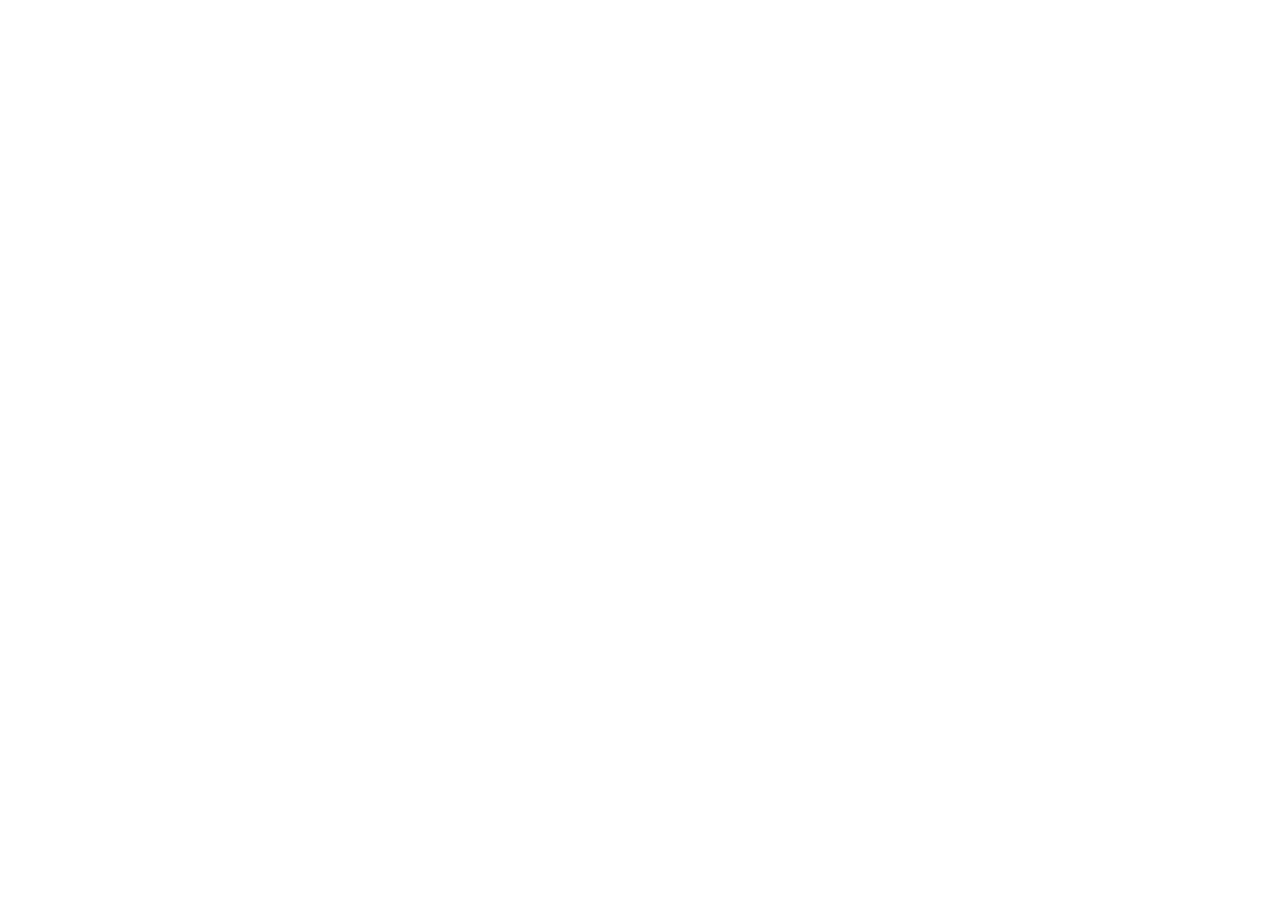
==== index.html @ d5634d15 "Standardize README and favicon" ====
<!DOCTYPE html>
<html lang="en">
<head>
  <meta charset="UTF-8">
  <meta name="viewport" content="width=device-width, initial-scale=1.0">
  <title>receipt-splitter</title>
  <meta name="description" content="Split restaurant bills fairly by assigning items, tax, and tip across friends.">
  <link rel="icon" type="image/png" href="./favicon.png">
  <link rel="preconnect" href="https://fonts.googleapis.com">
  <link rel="preconnect" href="https://fonts.gstatic.com" crossorigin>
  <link href="https://fonts.googleapis.com/css2?family=Fraunces:opsz,wght@9..144,600;9..144,700&family=Manrope:wght@400;500;600;700&display=swap" rel="stylesheet">
  <link rel="stylesheet" href="css/style.css">
</head>
<body>
  <div id="app"></div>
  <script src="js/app.js"></script>
</body>
</html>
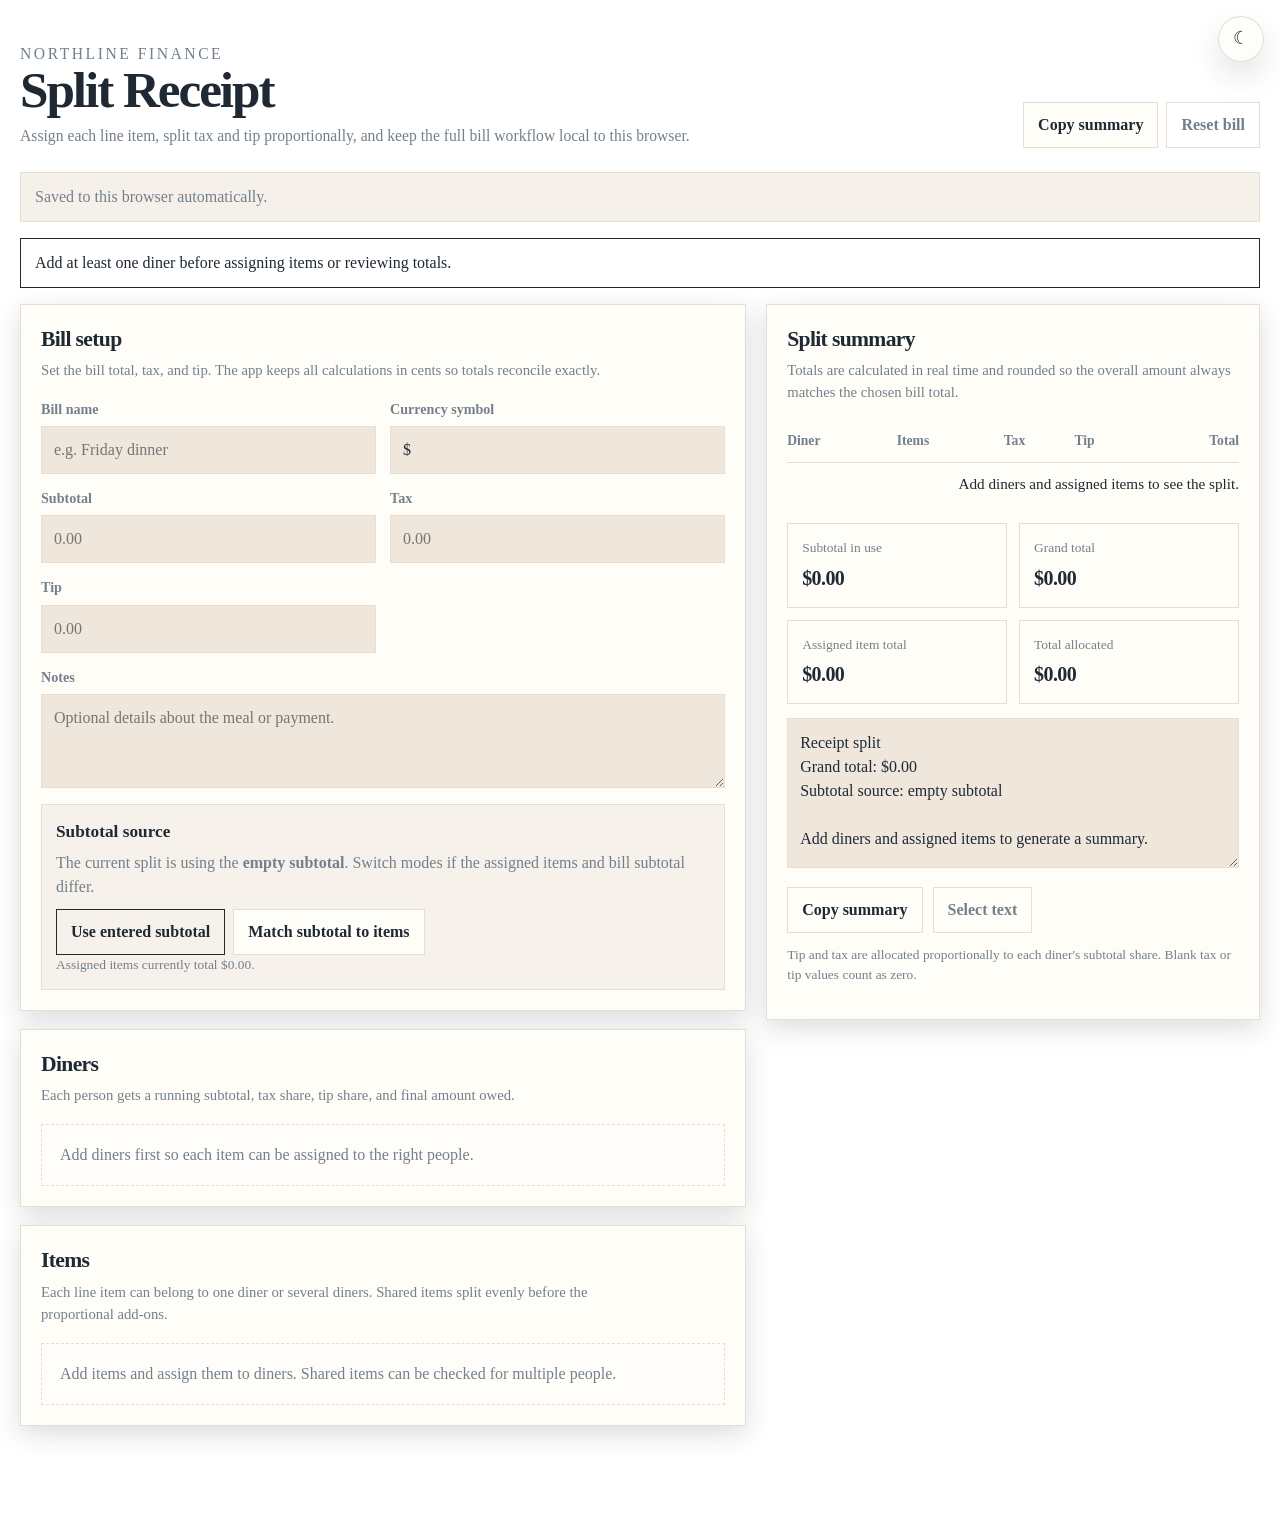
==== commit 7fb4b190: "Add shared dark mode across published pages" ====
--- a/index.html
+++ b/index.html
@@ -3,12 +3,15 @@
 <head>
   <meta charset="UTF-8">
   <meta name="viewport" content="width=device-width, initial-scale=1.0">
-  <title>receipt-splitter</title>
-  <meta name="description" content="Split restaurant bills fairly by assigning items, tax, and tip across friends.">
+  <title>Split Receipt | Northline</title>
+  <meta name="description" content="Split restaurant bills fairly with a local-first Northline workspace for assigning items, tax, and tip.">
   <link rel="icon" type="image/png" href="./favicon.png">
   <link rel="preconnect" href="https://fonts.googleapis.com">
   <link rel="preconnect" href="https://fonts.gstatic.com" crossorigin>
-  <link href="https://fonts.googleapis.com/css2?family=Fraunces:opsz,wght@9..144,600;9..144,700&family=Manrope:wght@400;500;600;700&display=swap" rel="stylesheet">
+  <link href="https://fonts.googleapis.com/css2?family=Fraunces:wght@500;600;700&family=IBM+Plex+Mono:wght@400;500;600&family=Manrope:wght@400;500;600;700&display=swap" rel="stylesheet">
+  <link rel="stylesheet" href="shared/tokens.css">
+  <link rel="stylesheet" href="shared/darkmode.css">
+  <script src="shared/darkmode.js"></script>
   <link rel="stylesheet" href="css/style.css">
 </head>
 <body>
--- a/shared/darkmode.css
+++ b/shared/darkmode.css
@@ -0,0 +1,142 @@
+:root {
+  --color-bg: #f6f3ee;
+  --color-surface: #fffdf8;
+  --color-surface-muted: #efe7dc;
+  --color-surface-elevated: rgba(255, 253, 248, 0.94);
+  --color-text: #1f2933;
+  --color-text-muted: #4b5a67;
+  --color-text-soft: #73808c;
+  --color-text-inverse: #fffdf8;
+  --color-border: #d6c6b5;
+  --color-border-subtle-ui: #e7ddd1;
+  --color-border-strong-ui: #b59f88;
+  --color-accent: #2563eb;
+  --color-accent-muted: rgba(37, 99, 235, 0.14);
+  --color-shadow: 0 8px 24px rgba(31, 41, 51, 0.16);
+  --color-shadow-soft: 0 4px 12px rgba(31, 41, 51, 0.12);
+  --theme-toggle-bg: rgba(255, 253, 248, 0.88);
+  --theme-toggle-border: rgba(31, 41, 51, 0.14);
+  --theme-toggle-text: #1f2933;
+  --theme-toggle-shadow: 0 14px 30px rgba(31, 41, 51, 0.12);
+  color-scheme: light;
+}
+
+html {
+  color-scheme: light;
+}
+
+html[data-theme="dark"] {
+  --color-bg: #0f0f0f;
+  --color-surface: #181818;
+  --color-surface-muted: #202020;
+  --color-surface-elevated: rgba(24, 24, 24, 0.94);
+  --color-text: #e8e8e8;
+  --color-text-muted: #b8b8b8;
+  --color-text-soft: #8d8d8d;
+  --color-text-inverse: #0f0f0f;
+  --color-border: rgba(232, 232, 232, 0.18);
+  --color-border-subtle-ui: rgba(232, 232, 232, 0.1);
+  --color-border-strong-ui: rgba(232, 232, 232, 0.3);
+  --color-accent: #7aa2ff;
+  --color-accent-muted: rgba(122, 162, 255, 0.18);
+  --color-shadow: 0 18px 40px rgba(0, 0, 0, 0.45);
+  --color-shadow-soft: 0 10px 24px rgba(0, 0, 0, 0.32);
+  --theme-toggle-bg: rgba(24, 24, 24, 0.82);
+  --theme-toggle-border: rgba(232, 232, 232, 0.14);
+  --theme-toggle-text: #f3f3f3;
+  --theme-toggle-shadow: 0 18px 36px rgba(0, 0, 0, 0.38);
+  color-scheme: dark;
+}
+
+:root,
+html[data-theme="dark"] {
+  --color-surface-base: var(--color-bg);
+  --color-surface-raised: var(--color-surface);
+  --color-surface-sunken: var(--color-surface-muted);
+  --color-surface-overlay: var(--color-surface-elevated);
+  --color-text-primary: var(--color-text);
+  --color-text-secondary: var(--color-text-muted);
+  --color-text-muted: var(--color-text-soft);
+  --color-border-default: var(--color-border);
+  --color-border-subtle: var(--color-border-subtle-ui);
+  --color-border-strong: var(--color-border-strong-ui);
+  --shadow-sm: var(--color-shadow-soft);
+  --shadow-md: var(--color-shadow-soft);
+  --shadow-lg: var(--color-shadow);
+  --color-page: var(--color-bg);
+  --color-paper: color-mix(in srgb, var(--color-surface) 88%, transparent);
+  --color-paper-solid: var(--color-surface);
+  --color-ink: var(--color-text);
+  --color-muted: var(--color-text-muted);
+  --color-border: var(--color-border-subtle-ui);
+  --color-border-strong: var(--color-border-strong-ui);
+  --color-accent: #2563eb;
+  --color-accent-soft: var(--color-accent-muted);
+  --shadow-card: var(--color-shadow);
+}
+
+html[data-theme="dark"] body {
+  color: var(--color-text);
+  background-color: var(--color-bg);
+}
+
+.theme-toggle {
+  position: fixed;
+  top: 1rem;
+  right: 1rem;
+  z-index: 9999;
+  width: 2.85rem;
+  height: 2.85rem;
+  border: 1px solid var(--theme-toggle-border);
+  border-radius: 999px;
+  background: var(--theme-toggle-bg);
+  color: var(--theme-toggle-text);
+  display: inline-flex;
+  align-items: center;
+  justify-content: center;
+  cursor: pointer;
+  box-shadow: var(--theme-toggle-shadow);
+  backdrop-filter: blur(16px);
+  -webkit-backdrop-filter: blur(16px);
+  transition:
+    transform 140ms ease,
+    background-color 140ms ease,
+    border-color 140ms ease,
+    color 140ms ease,
+    box-shadow 140ms ease;
+}
+
+.theme-toggle:hover {
+  transform: translateY(-1px);
+}
+
+.theme-toggle:focus-visible {
+  outline: 3px solid color-mix(in srgb, var(--color-accent) 40%, white);
+  outline-offset: 3px;
+}
+
+.theme-toggle__icon {
+  font-size: 1.1rem;
+  line-height: 1;
+}
+
+.theme-toggle__label {
+  position: absolute;
+  width: 1px;
+  height: 1px;
+  padding: 0;
+  margin: -1px;
+  overflow: hidden;
+  clip: rect(0, 0, 0, 0);
+  white-space: nowrap;
+  border: 0;
+}
+
+@media (max-width: 640px) {
+  .theme-toggle {
+    top: 0.75rem;
+    right: 0.75rem;
+    width: 2.65rem;
+    height: 2.65rem;
+  }
+}
--- a/css/style.css
+++ b/css/style.css
@@ -0,0 +1,552 @@
+* {
+  box-sizing: border-box;
+}
+
+html,
+body {
+  margin: 0;
+  min-height: 100%;
+  background:
+    radial-gradient(circle at top left, color-mix(in srgb, var(--color-brand-primary) 18%, transparent), transparent 30%),
+    linear-gradient(180deg, color-mix(in srgb, var(--color-surface-raised) 84%, var(--color-surface-base)) 0%, var(--color-surface-base) 100%);
+  color: var(--color-text-primary);
+  font-family: var(--font-body);
+}
+
+body {
+  line-height: 1.5;
+}
+
+button,
+input,
+textarea {
+  font: inherit;
+}
+
+button {
+  cursor: pointer;
+}
+
+a {
+  color: inherit;
+}
+
+.app-shell {
+  max-width: 1380px;
+  margin: 0 auto;
+  padding: 32px 20px 100px;
+  animation: fade-in 320ms ease;
+}
+
+.page-header {
+  display: flex;
+  align-items: flex-end;
+  justify-content: space-between;
+  gap: 1rem;
+  margin-bottom: 24px;
+}
+
+.eyebrow {
+  margin: 0 0 8px;
+  text-transform: uppercase;
+  letter-spacing: 0.16em;
+  font-size: var(--font-size-xs);
+  font-weight: var(--font-weight-bold);
+  color: var(--color-brand-secondary);
+}
+
+.page-header h1 {
+  margin: 0;
+  font-family: var(--font-display);
+  font-size: clamp(2.2rem, 4vw, 3.8rem);
+  font-weight: 700;
+  letter-spacing: -0.04em;
+  line-height: 0.95;
+}
+
+.page-header p {
+  max-width: 42rem;
+  margin: 10px 0 0;
+  color: var(--color-text-secondary);
+  font-size: 0.98rem;
+}
+
+.page-actions {
+  display: flex;
+  gap: 0.5rem;
+  flex-wrap: wrap;
+  justify-content: flex-end;
+}
+
+.layout {
+  display: grid;
+  grid-template-columns: minmax(0, 1.25fr) minmax(360px, 0.85fr);
+  gap: 20px;
+  align-items: start;
+}
+
+.stack {
+  display: grid;
+  gap: 18px;
+}
+
+.panel {
+  background: color-mix(in srgb, var(--color-surface-raised) 94%, transparent);
+  border: 1px solid var(--color-border-subtle);
+  border-radius: calc(var(--radius-xl) + 2px);
+  box-shadow: var(--shadow-lg);
+}
+
+.panel-header {
+  display: flex;
+  align-items: flex-start;
+  justify-content: space-between;
+  gap: 0.75rem;
+  padding: 18px 20px 0;
+}
+
+.panel-header h2,
+.panel-header h3 {
+  margin: 0;
+  font-family: var(--font-display);
+  font-size: 1.35rem;
+  letter-spacing: -0.03em;
+}
+
+.panel-header p {
+  margin: 4px 0 0;
+  color: var(--color-text-secondary);
+  font-size: 0.92rem;
+}
+
+.panel-body {
+  padding: 18px 20px 20px;
+}
+
+.notice {
+  margin-bottom: 16px;
+  padding: 12px 14px;
+  border-radius: var(--radius-md);
+  border: 1px solid var(--color-border-default);
+  background: color-mix(in srgb, var(--color-surface-sunken) 60%, white);
+  color: var(--color-text-secondary);
+}
+
+.notice.error {
+  border-color: color-mix(in srgb, var(--color-status-error) 28%, white);
+  background: color-mix(in srgb, var(--color-status-error) 8%, white);
+  color: var(--color-status-error);
+}
+
+.notice.success {
+  border-color: color-mix(in srgb, var(--color-status-success) 28%, white);
+  background: color-mix(in srgb, var(--color-status-success) 8%, white);
+  color: var(--color-status-success);
+}
+
+.split-grid {
+  display: grid;
+  grid-template-columns: repeat(2, minmax(0, 1fr));
+  gap: 14px;
+}
+
+.field {
+  display: grid;
+  gap: 6px;
+}
+
+.field label {
+  font-size: 0.88rem;
+  font-weight: 700;
+  color: var(--color-text-secondary);
+}
+
+.field input,
+.field textarea {
+  width: 100%;
+  border: 1px solid var(--color-border-default);
+  border-radius: var(--radius-lg);
+  padding: 11px 12px;
+  background: var(--color-surface-sunken);
+  color: var(--color-text-primary);
+  transition: border-color 140ms ease, box-shadow 140ms ease, background-color 140ms ease;
+}
+
+.field input:focus,
+.field textarea:focus {
+  outline: none;
+  border-color: var(--color-brand-primary);
+  box-shadow: 0 0 0 3px color-mix(in srgb, var(--color-brand-accent) 18%, white);
+}
+
+.field input.invalid,
+.field textarea.invalid {
+  border-color: var(--color-status-error);
+  background: color-mix(in srgb, var(--color-status-error) 6%, white);
+}
+
+.field textarea {
+  min-height: 94px;
+  resize: vertical;
+}
+
+.button-row {
+  display: flex;
+  gap: 10px;
+  flex-wrap: wrap;
+}
+
+.button,
+.button-secondary,
+.button-ghost {
+  border-radius: var(--radius-full);
+  border: 1px solid var(--color-border-default);
+  padding: 10px 14px;
+  font-weight: 700;
+  transition:
+    background-color 120ms ease,
+    color 120ms ease,
+    border-color 120ms ease,
+    transform 120ms ease,
+    box-shadow 120ms ease;
+}
+
+.button {
+  background: linear-gradient(135deg, var(--color-brand-secondary) 0%, var(--color-brand-primary) 100%);
+  color: var(--color-text-inverse);
+  border-color: transparent;
+}
+
+.button:hover,
+.button:focus-visible {
+  background: linear-gradient(135deg, var(--color-brand-secondary) 0%, var(--color-brand-primary) 100%);
+}
+
+.button-secondary {
+  background: var(--color-surface-raised);
+  color: var(--color-text-primary);
+}
+
+.button:hover,
+.button-secondary:hover,
+.button-ghost:hover {
+  transform: translateY(-1px);
+}
+
+.button-secondary:hover,
+.button-secondary:focus-visible,
+.button-secondary.is-active {
+  background: color-mix(in srgb, var(--color-brand-primary) 12%, white);
+  border-color: color-mix(in srgb, var(--color-brand-primary) 28%, white);
+}
+
+.button-ghost {
+  background: transparent;
+  color: var(--color-text-secondary);
+  border-color: var(--color-border-default);
+}
+
+.button-ghost:hover,
+.button-ghost:focus-visible {
+  color: var(--color-text-primary);
+  border-color: var(--color-border-strong);
+}
+
+.empty-state {
+  padding: 18px;
+  border: 1px dashed var(--color-border-default);
+  border-radius: var(--radius-lg);
+  color: var(--color-text-secondary);
+  background: color-mix(in srgb, var(--color-surface-raised) 86%, white);
+}
+
+.empty-title {
+  margin: 0 0 var(--space-2);
+  color: var(--color-text-primary);
+  font-family: var(--font-display);
+  font-size: var(--font-size-md);
+}
+
+.empty-copy {
+  margin: 0;
+}
+
+.list {
+  display: grid;
+  gap: 12px;
+}
+
+.diner-row,
+.item-card {
+  border: 1px solid var(--color-border-default);
+  border-radius: var(--radius-lg);
+  background: var(--color-surface-raised);
+}
+
+.diner-row {
+  display: grid;
+  grid-template-columns: minmax(0, 1fr) auto;
+  gap: 12px;
+  padding: 12px;
+  align-items: center;
+}
+
+.item-card {
+  padding: 14px;
+  display: grid;
+  gap: 12px;
+}
+
+.item-top {
+  display: grid;
+  grid-template-columns: minmax(0, 1.7fr) 110px 88px auto;
+  gap: 10px;
+  align-items: end;
+}
+
+.item-assignments {
+  border-top: 1px solid var(--color-border-subtle);
+  padding-top: 12px;
+}
+
+.check-grid {
+  display: flex;
+  flex-wrap: wrap;
+  gap: 8px;
+}
+
+.check-chip {
+  display: inline-flex;
+  align-items: center;
+  gap: 6px;
+  padding: 8px 10px;
+  border: 1px solid var(--color-border-default);
+  border-radius: 999px;
+  background: color-mix(in srgb, var(--color-surface-raised) 85%, white);
+  color: var(--color-text-primary);
+}
+
+.check-chip input {
+  margin: 0;
+}
+
+.item-meta {
+  display: flex;
+  justify-content: space-between;
+  gap: 12px;
+  flex-wrap: wrap;
+  color: var(--color-text-secondary);
+  font-size: 0.9rem;
+}
+
+.summary-table {
+  width: 100%;
+  border-collapse: collapse;
+  font-size: 0.95rem;
+}
+
+.summary-table th,
+.summary-table td {
+  padding: 10px 0;
+  border-bottom: 1px solid var(--color-border-subtle);
+  text-align: left;
+  vertical-align: top;
+}
+
+.summary-table th {
+  color: var(--color-text-secondary);
+  font-size: 0.85rem;
+  font-weight: 800;
+}
+
+.summary-table td:last-child,
+.summary-table th:last-child {
+  text-align: right;
+}
+
+.summary-table tbody tr:last-child td {
+  border-bottom: none;
+}
+
+.person-breakdown {
+  margin-top: 4px;
+  color: var(--color-text-secondary);
+  font-size: 0.83rem;
+}
+
+.totals-strip {
+  display: grid;
+  grid-template-columns: repeat(2, minmax(0, 1fr));
+  gap: 12px;
+  margin-top: 18px;
+}
+
+.metric {
+  padding: 14px;
+  border: 1px solid var(--color-border-default);
+  border-radius: var(--radius-lg);
+  background: var(--color-surface-raised);
+}
+
+.metric span {
+  display: block;
+  color: var(--color-text-secondary);
+  font-size: 0.84rem;
+  margin-bottom: 4px;
+}
+
+.metric strong {
+  font-size: 1.25rem;
+  letter-spacing: -0.03em;
+}
+
+.reconciliation {
+  margin-top: 16px;
+  padding: 14px;
+  border-radius: var(--radius-lg);
+  border: 1px solid var(--color-border-default);
+  background: color-mix(in srgb, var(--color-surface-sunken) 58%, white);
+}
+
+.reconciliation h3 {
+  margin: 0 0 6px;
+  font-family: var(--font-display);
+  font-size: 1.08rem;
+}
+
+.reconciliation p {
+  margin: 0;
+  color: var(--color-text-secondary);
+}
+
+.segmented {
+  margin-top: 10px;
+  display: flex;
+  gap: 8px;
+  flex-wrap: wrap;
+}
+
+.summary-output {
+  width: 100%;
+  min-height: 150px;
+  margin-top: 14px;
+  padding: 12px;
+  border: 1px solid var(--color-border-default);
+  border-radius: var(--radius-lg);
+  background: var(--color-surface-sunken);
+  color: var(--color-text-primary);
+  font-family: var(--font-mono);
+  resize: vertical;
+}
+
+.sticky-total {
+  display: none;
+}
+
+.footer-note,
+.status-inline {
+  margin-top: 12px;
+  color: var(--color-text-secondary);
+  font-size: 0.84rem;
+}
+
+.error-text {
+  color: var(--color-status-error);
+  font-size: 0.84rem;
+}
+
+@keyframes fade-in {
+  from {
+    opacity: 0;
+    transform: translateY(8px);
+  }
+
+  to {
+    opacity: 1;
+    transform: translateY(0);
+  }
+}
+
+@media (max-width: 1080px) {
+  .layout {
+    grid-template-columns: 1fr;
+  }
+
+  .page-header {
+    align-items: flex-start;
+    flex-direction: column;
+  }
+
+  .page-actions {
+    justify-content: flex-start;
+  }
+}
+
+@media (max-width: 780px) {
+  .app-shell {
+    padding: 22px 16px 120px;
+  }
+
+  .split-grid,
+  .item-top,
+  .totals-strip {
+    grid-template-columns: 1fr;
+  }
+
+  .diner-row {
+    grid-template-columns: 1fr;
+  }
+
+  .panel-header,
+  .panel-body {
+    padding-left: 16px;
+    padding-right: 16px;
+  }
+
+  .sticky-total {
+    display: flex;
+    justify-content: space-between;
+    align-items: center;
+    gap: 12px;
+    position: fixed;
+    left: 12px;
+    right: 12px;
+    bottom: 12px;
+    padding: 12px 14px;
+    border-radius: 10px;
+    background: rgba(31, 41, 51, 0.92);
+    color: var(--color-text-inverse);
+    box-shadow: var(--shadow-lg);
+    z-index: 30;
+  }
+
+  .sticky-total span {
+    display: block;
+    font-size: 0.82rem;
+    color: rgba(255, 253, 248, 0.72);
+  }
+
+  .sticky-total strong {
+    font-size: 1.05rem;
+  }
+}
+
+@media (prefers-reduced-motion: reduce) {
+  .app-shell {
+    animation: none;
+  }
+
+  .button,
+  .button-secondary,
+  .button-ghost,
+  .field input,
+  .field textarea {
+    transition: none;
+  }
+
+  .button:hover,
+  .button-secondary:hover,
+  .button-ghost:hover {
+    transform: none;
+  }
+}
